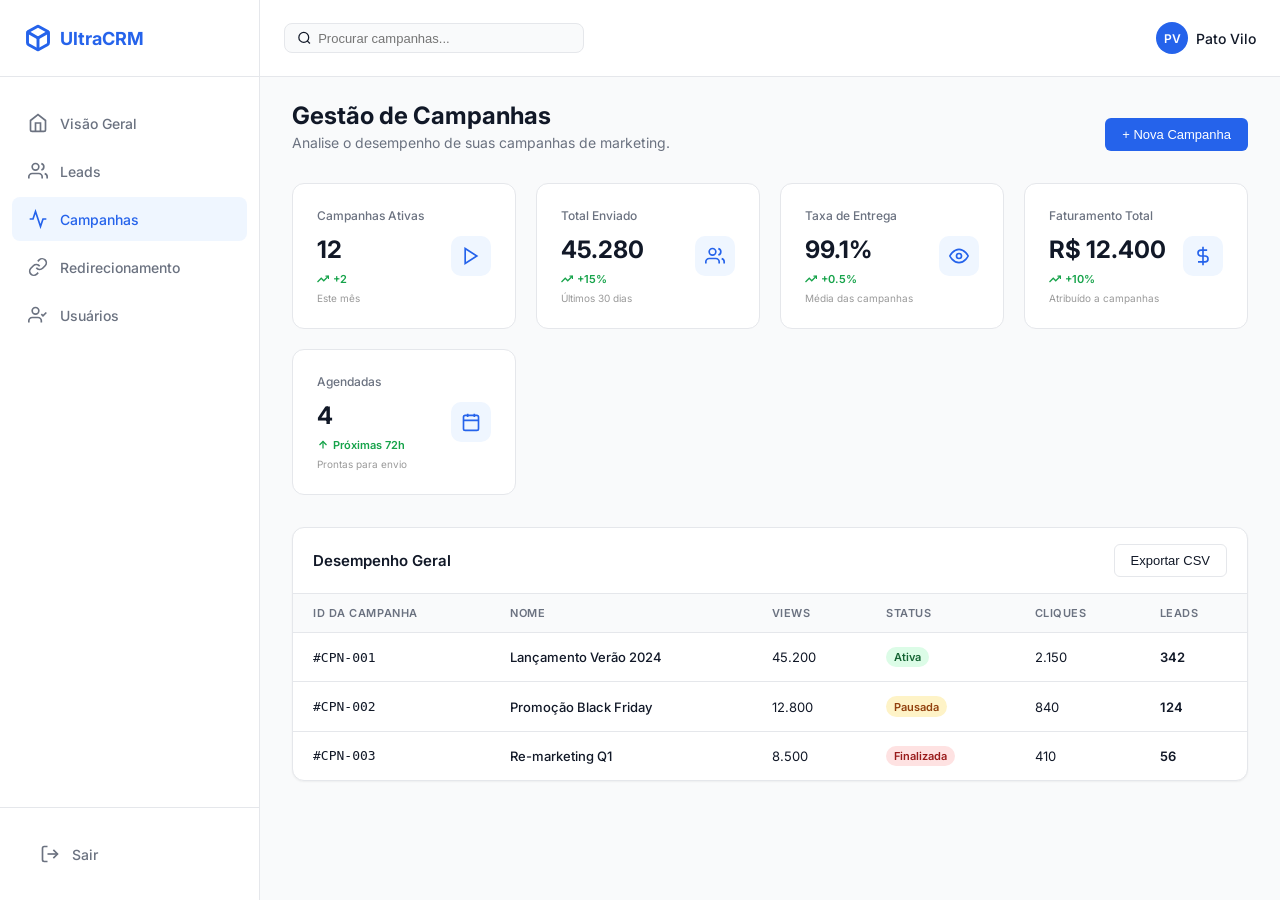
==== campanhas.html @ 6443c1b9 "UltraCRM Premium UI: Responsive Dashboard, Modals, and Stats Cards" ====
<!DOCTYPE html>
<html lang="pt-BR">
<head>
    <meta charset="UTF-8">
    <meta name="viewport" content="width=device-width, initial-scale=1.0">
    <title>Campanhas - UltraCRM</title>
    <link rel="preconnect" href="https://fonts.googleapis.com">
    <link rel="preconnect" href="https://fonts.gstatic.com" crossorigin>
    <link href="https://fonts.googleapis.com/css2?family=Inter:wght@400;500;600;700&display=swap" rel="stylesheet">
    <link rel="stylesheet" href="styles.css">
    <script src="scripts.js" defer></script>
</head>
<body>
    <div class="layout-wrapper">
        <!-- Sidebar -->
        <aside class="sidebar" id="sidebar">
            <div class="sidebar-header">
                <a href="index.html" class="logo">
                    <svg viewBox="0 0 24 24" fill="none" stroke="currentColor" stroke-width="2.5" stroke-linecap="round" stroke-linejoin="round"><path d="M21 16V8a2 2 0 0 0-1-1.73l-7-4a2 2 0 0 0-2 0l-7 4A2 2 0 0 0 3 8v8a2 2 0 0 0 1 1.73l7 4a2 2 0 0 0 2 0l7-4A2 2 0 0 0 21 16z"></path><polyline points="3.27 6.96 12 12.01 20.73 6.96"></polyline><line x1="12" y1="22.08" x2="12" y2="12"></line></svg>
                    <h2>UltraCRM</h2>
                </a>
                <div class="close-sidebar" id="closeSidebar">
                    <svg viewBox="0 0 24 24" fill="none" stroke="currentColor" stroke-width="2" width="24" height="24"><line x1="18" y1="6" x2="6" y2="18"></line><line x1="6" y1="6" x2="18" y2="18"></line></svg>
                </div>
            </div>
            <nav class="nav-links">
                <li class="nav-item"><a href="index.html" class="nav-link"><svg viewBox="0 0 24 24" fill="none" stroke="currentColor" stroke-width="2"><path d="M3 9l9-7 9 7v11a2 2 0 0 1-2 2H5a2 2 0 0 1-2-2z"></path><polyline points="9 22 9 12 15 12 15 22"></polyline></svg> Visão Geral</a></li>
                <li class="nav-item"><a href="leads.html" class="nav-link"><svg viewBox="0 0 24 24" fill="none" stroke="currentColor" stroke-width="2"><path d="M17 21v-2a4 4 0 0 0-4-4H5a4 4 0 0 0-4 4v2"></path><circle cx="9" cy="7" r="4"></circle><path d="M23 21v-2a4 4 0 0 0-3-3.87"></path><path d="M16 3.13a4 4 0 0 1 0 7.75"></path></svg> Leads</a></li>
                <li class="nav-item"><a href="campanhas.html" class="nav-link active"><svg viewBox="0 0 24 24" fill="none" stroke="currentColor" stroke-width="2"><polyline points="22 12 18 12 15 21 9 3 6 12 2 12"></polyline></svg> Campanhas</a></li>
                <li class="nav-item"><a href="redirecionamento.html" class="nav-link"><svg viewBox="0 0 24 24" fill="none" stroke="currentColor" stroke-width="2"><path d="M10 13a5 5 0 0 0 7.54.54l3-3a5 5 0 0 0-7.07-7.07l-1.72 1.71"></path><path d="M14 11a5 5 0 0 0-7.54-.54l-3 3a5 5 0 0 0 7.07 7.07l1.71-1.71"></path></svg> Redirecionamento</a></li>
                <li class="nav-item"><a href="usuarios.html" class="nav-link"><svg viewBox="0 0 24 24" fill="none" stroke="currentColor" stroke-width="2"><path d="M16 21v-2a4 4 0 0 0-4-4H5a4 4 0 0 0-4 4v2"></path><circle cx="9" cy="7" r="4"></circle><polyline points="16 11 18 13 22 9"></polyline></svg> Usuários</a></li>
            </nav>
            <div class="sidebar-footer">
                <a href="auth/login.html" class="nav-link"><svg viewBox="0 0 24 24" fill="none" stroke="currentColor" stroke-width="2"><path d="M9 21H5a2 2 0 0 1-2-2V5a2 2 0 0 1 2-2h4"></path><polyline points="16 17 21 12 16 7"></polyline><line x1="21" y1="12" x2="9" y2="12"></line></svg> Sair</a>
            </div>
        </aside>

        <!-- Main Content -->
        <main class="main-content">
            <header class="top-nav">
                <div style="display: flex; align-items: center;">
                    <div class="mobile-toggle" id="mobileToggle">
                        <svg viewBox="0 0 24 24" fill="none" stroke="currentColor" stroke-width="2" width="24" height="24"><line x1="3" y1="12" x2="21" y2="12"></line><line x1="3" y1="6" x2="21" y2="6"></line><line x1="3" y1="18" x2="21" y2="18"></line></svg>
                    </div>
                    <div class="search-bar">
                        <svg viewBox="0 0 24 24" fill="none" stroke="currentColor" stroke-width="2" width="16" height="16"><circle cx="11" cy="11" r="8"></circle><line x1="21" y1="21" x2="16.65" y2="16.65"></line></svg>
                        <input type="text" placeholder="Procurar campanhas...">
                    </div>
                </div>
                <div class="top-nav-right">
                    <div class="user-profile">
                        <div class="user-avatar">PV</div>
                        <div class="user-info">
                            <span>Pato Vilo</span>
                        </div>
                    </div>
                </div>
            </header>

            <div class="container">
                <div class="page-header">
                    <div>
                        <h1>Gestão de Campanhas</h1>
                        <p>Analise o desempenho de suas campanhas de marketing.</p>
                    </div>
                    <button class="btn btn-primary" onclick="openModal('newCampaignModal')">+ Nova Campanha</button>
                </div>

                <div class="p-stats-grid">
                    <div class="p-stat-card p-card-white">
                        <div class="p-stat-info">
                            <span class="p-stat-title">Campanhas Ativas</span>
                            <span class="p-stat-value">12</span>
                            <span class="p-stat-trend">
                                <svg viewBox="0 0 24 24" fill="none" stroke="currentColor" stroke-width="2.5" width="12" height="12"><polyline points="23 6 13.5 15.5 8.5 10.5 1 18"></polyline><polyline points="17 6 23 6 23 12"></polyline></svg>
                                +2
                            </span>
                            <span class="p-stat-subtext">Este mês</span>
                        </div>
                        <div class="p-stat-icon-box">
                            <svg viewBox="0 0 24 24" fill="none" stroke="currentColor" stroke-width="2"><polygon points="5 3 19 12 5 21 5 3"></polygon></svg>
                        </div>
                    </div>
                    <div class="p-stat-card p-card-white">
                        <div class="p-stat-info">
                            <span class="p-stat-title">Total Enviado</span>
                            <span class="p-stat-value">45.280</span>
                            <span class="p-stat-trend">
                                <svg viewBox="0 0 24 24" fill="none" stroke="currentColor" stroke-width="2.5" width="12" height="12"><polyline points="23 6 13.5 15.5 8.5 10.5 1 18"></polyline><polyline points="17 6 23 6 23 12"></polyline></svg>
                                +15%
                            </span>
                            <span class="p-stat-subtext">Últimos 30 dias</span>
                        </div>
                        <div class="p-stat-icon-box">
                            <svg viewBox="0 0 24 24" fill="none" stroke="currentColor" stroke-width="2"><path d="M17 21v-2a4 4 0 0 0-4-4H5a4 4 0 0 0-4 4v2"></path><circle cx="9" cy="7" r="4"></circle><path d="M23 21v-2a4 4 0 0 0-3-3.87"></path><path d="M16 3.13a4 4 0 0 1 0 7.75"></path></svg>
                        </div>
                    </div>
                    <div class="p-stat-card p-card-white">
                        <div class="p-stat-info">
                            <span class="p-stat-title">Taxa de Entrega</span>
                            <span class="p-stat-value">99.1%</span>
                            <span class="p-stat-trend">
                                <svg viewBox="0 0 24 24" fill="none" stroke="currentColor" stroke-width="2.5" width="12" height="12"><polyline points="23 6 13.5 15.5 8.5 10.5 1 18"></polyline><polyline points="17 6 23 6 23 12"></polyline></svg>
                                +0.5%
                            </span>
                            <span class="p-stat-subtext">Média das campanhas</span>
                        </div>
                        <div class="p-stat-icon-box">
                            <svg viewBox="0 0 24 24" fill="none" stroke="currentColor" stroke-width="2"><path d="M1 12s4-8 11-8 11 8 11 8-4 8-11 8-11-8-11-8z"></path><circle cx="12" cy="12" r="3"></circle></svg>
                        </div>
                    </div>
                    <div class="p-stat-card p-card-white">
                        <div class="p-stat-info">
                            <span class="p-stat-title">Faturamento Total</span>
                            <span class="p-stat-value">R$ 12.400</span>
                            <span class="p-stat-trend">
                                <svg viewBox="0 0 24 24" fill="none" stroke="currentColor" stroke-width="2.5" width="12" height="12"><polyline points="23 6 13.5 15.5 8.5 10.5 1 18"></polyline><polyline points="17 6 23 6 23 12"></polyline></svg>
                                +10%
                            </span>
                            <span class="p-stat-subtext">Atribuído a campanhas</span>
                        </div>
                        <div class="p-stat-icon-box">
                            <svg viewBox="0 0 24 24" fill="none" stroke="currentColor" stroke-width="2"><line x1="12" y1="1" x2="12" y2="23"></line><path d="M17 5H9.5a3.5 3.5 0 0 0 0 7h5a3.5 3.5 0 0 1 0 7H6"></path></svg>
                        </div>
                    </div>
                    <div class="p-stat-card p-card-white">
                        <div class="p-stat-info">
                            <span class="p-stat-title">Agendadas</span>
                            <span class="p-stat-value">4</span>
                            <span class="p-stat-trend">
                                <svg viewBox="0 0 24 24" fill="none" stroke="currentColor" stroke-width="2.5" width="12" height="12"><polyline points="12 19 12 5"></polyline><polyline points="5 12 12 5 19 12"></polyline></svg>
                                Próximas 72h
                            </span>
                            <span class="p-stat-subtext">Prontas para envio</span>
                        </div>
                        <div class="p-stat-icon-box">
                            <svg viewBox="0 0 24 24" fill="none" stroke="currentColor" stroke-width="2"><rect x="3" y="4" width="18" height="18" rx="2" ry="2"></rect><line x1="16" y1="2" x2="16" y2="6"></line><line x1="8" y1="2" x2="8" y2="6"></line><line x1="3" y1="10" x2="21" y2="10"></line></svg>
                        </div>
                    </div>
                </div>

                <div class="card-table">
                    <div class="card-header">
                        <h3>Desempenho Geral</h3>
                        <button class="btn btn-outline" onclick="exportTableToCSV('campaignsTable', 'campanhas.csv')">Exportar CSV</button>
                    </div>
                    <div class="table-responsive">
                        <table class="table" id="campaignsTable">
                            <thead>
                                <tr>
                                    <th>ID da Campanha</th>
                                    <th>Nome</th>
                                    <th>Views</th>
                                    <th>Status</th>
                                    <th>Cliques</th>
                                    <th>Leads</th>
                                </tr>
                            </thead>
                            <tbody>
                                <tr>
                                    <td style="font-family: monospace;">#CPN-001</td>
                                    <td style="font-weight: 500;">Lançamento Verão 2024</td>
                                    <td>45.200</td>
                                    <td><span class="badge badge-green">Ativa</span></td>
                                    <td>2.150</td>
                                    <td style="font-weight: 600;">342</td>
                                </tr>
                                <tr>
                                    <td style="font-family: monospace;">#CPN-002</td>
                                    <td style="font-weight: 500;">Promoção Black Friday</td>
                                    <td>12.800</td>
                                    <td><span class="badge badge-yellow">Pausada</span></td>
                                    <td>840</td>
                                    <td style="font-weight: 600;">124</td>
                                </tr>
                                <tr>
                                    <td style="font-family: monospace;">#CPN-003</td>
                                    <td style="font-weight: 500;">Re-marketing Q1</td>
                                    <td>8.500</td>
                                    <td><span class="badge badge-red">Finalizada</span></td>
                                    <td>410</td>
                                    <td style="font-weight: 600;">56</td>
                                </tr>
                            </tbody>
                        </table>
                    </div>
                </div>
            </div>
        </main>
    </div>

    <!-- Modal Nova Campanha -->
    <div id="newCampaignModal" class="modal-overlay">
        <div class="modal-container">
            <div class="modal-header">
                <h3>+ Nova Campanha</h3>
                <div class="close-modal" onclick="closeModal('newCampaignModal')">
                    <svg viewBox="0 0 24 24" fill="none" stroke="currentColor" stroke-width="2" width="20" height="20"><line x1="18" y1="6" x2="6" y2="18"></line><line x1="6" y1="6" x2="18" y2="18"></line></svg>
                </div>
            </div>
            <div class="modal-body">
                <form id="campaignForm">
                    <div class="form-group">
                        <label for="campNome">Nome da Campanha</label>
                        <input type="text" id="campNome" class="form-control" placeholder="Ex: Lançamento Inverno 2024">
                    </div>
                    <div class="form-group">
                        <label for="campStatus">Status</label>
                        <select id="campStatus" class="form-control">
                            <option value="Ativa">Ativa</option>
                            <option value="Pausada">Pausada</option>
                            <option value="Finalizada">Finalizada</option>
                        </select>
                    </div>
                </form>
            </div>
            <div class="modal-footer">
                <button class="btn btn-outline" onclick="closeModal('newCampaignModal')">Cancelar</button>
                <button class="btn btn-primary" onclick="closeModal('newCampaignModal')">Criar Campanha</button>
            </div>
        </div>
    </div>

    <!-- Sidebar Logic handled by scripts.js -->
</body>
</html>
---- styles.css ----
:root {
    --sidebar-width: 260px;
    --bg-body: #F9FAFB;
    --bg-sidebar: #FFFFFF;
    --bg-card: #FFFFFF;
    --text-main: #111827;
    --text-muted: #6B7280;
    --border-color: #E5E7EB;
    --primary: #2563EB;
    --primary-light: #EFF6FF;
    --success: #10B981;
    --warning: #F59E0B;
    --danger: #EF4444;
    --modal-bg: rgba(0, 0, 0, 0.5);
}

* { box-sizing: border-box; margin: 0; padding: 0; }
body { font-family: 'Inter', sans-serif; background-color: var(--bg-body); color: var(--text-main); min-height: 100vh; overflow-x: hidden; }

/* Layout Wrapper */
.layout-wrapper { display: flex; min-height: 100vh; }

/* Sidebar Styles */
.sidebar { 
    width: var(--sidebar-width); 
    background: var(--bg-sidebar); 
    border-right: 1px solid var(--border-color); 
    display: flex; 
    flex-direction: column; 
    position: fixed; 
    height: 100vh; 
    transition: transform 0.3s ease;
    z-index: 1000;
}
.sidebar-header { padding: 1.5rem; border-bottom: 1px solid var(--border-color); display: flex; align-items: center; justify-content: space-between; gap: 0.75rem; }
.sidebar-header .logo { color: var(--primary); display: flex; align-items: center; gap: 0.5rem; text-decoration: none; }
.sidebar-header .logo svg { width: 28px; height: 28px; }
.sidebar-header h2 { font-size: 1.125rem; font-weight: 700; color: var(--primary); }
.close-sidebar { display: none; cursor: pointer; color: var(--text-muted); }

.nav-links { flex: 1; padding: 1.5rem 0.75rem; list-style: none; }
.nav-item { margin-bottom: 0.25rem; }
.nav-link { display: flex; align-items: center; gap: 0.75rem; padding: 0.75rem 1rem; color: var(--text-muted); text-decoration: none; border-radius: 8px; font-size: 0.875rem; font-weight: 500; transition: all 0.2s; }
.nav-link:hover { background: var(--bg-body); color: var(--text-main); }
.nav-link.active { background: var(--primary-light); color: var(--primary); }
.nav-link svg { width: 20px; height: 20px; flex-shrink: 0; }
.sidebar-footer { padding: 1.5rem; border-top: 1px solid var(--border-color); }

/* Main Content Layout */
.main-content { margin-left: var(--sidebar-width); flex: 1; display: flex; flex-direction: column; min-width: 0; }

/* Top Navbar */
.top-nav { 
    height: 77px; 
    background: var(--bg-sidebar); 
    border-bottom: 1px solid var(--border-color); 
    display: flex; 
    align-items: center; 
    justify-content: space-between; 
    padding: 0 1.5rem; 
    position: sticky; 
    top: 0;
    z-index: 900;
}
.mobile-toggle { display: none; cursor: pointer; color: var(--text-muted); }
.search-bar { display: flex; align-items: center; background: var(--bg-body); border-radius: 8px; padding: 0.4rem 0.75rem; width: 300px; border: 1px solid var(--border-color); }
.search-bar input { border: none; background: transparent; outline: none; margin-left: 0.4rem; width: 100%; font-size: 0.8125rem; }
.top-nav-right { display: flex; align-items: center; gap: 1rem; }
.user-profile { display: flex; align-items: center; gap: 0.5rem; cursor: pointer; }
.user-avatar { width: 32px; height: 32px; border-radius: 50%; background: var(--primary); color: white; display: flex; align-items: center; justify-content: center; font-size: 0.75rem; font-weight: 600; }
.user-info span { font-size: 0.875rem; font-weight: 500; display: block; }

/* Dashboard Body */
.container { padding: 1.5rem 2rem; width: 100%; margin: 0; }
.page-header { margin-bottom: 2rem; display: flex; justify-content: space-between; align-items: flex-end; }
.page-header h1 { font-size: 1.5rem; font-weight: 700; margin-bottom: 0.25rem; }
.page-header p { color: var(--text-muted); font-size: 0.875rem; }

/* Components: Cards */
.stats-grid { display: grid; grid-template-columns: repeat(auto-fit, minmax(280px, 1fr)); gap: 1.25rem; margin-bottom: 2rem; }
.stat-card { background: var(--bg-card); padding: 1.25rem; border-radius: 12px; border: 1px solid var(--border-color); box-shadow: 0 1px 2px rgba(0,0,0,0.05); }
.stat-card-header { display: flex; justify-content: space-between; align-items: flex-start; margin-bottom: 0.75rem; }
.stat-icon { padding: 0.5rem; border-radius: 8px; background: var(--primary-light); color: var(--primary); }
.stat-trend { font-size: 0.75rem; font-weight: 600; display: flex; align-items: center; gap: 0.25rem; }
.trend-up { color: var(--success); }
.stat-card-body h3 { font-size: 1.5rem; font-weight: 700; margin-bottom: 0.25rem; }
.stat-card-body p { font-size: 0.8125rem; color: var(--text-muted); }

/* Premium Stat Cards */
.p-stats-grid { 
    display: grid; 
    grid-template-columns: repeat(auto-fit, minmax(220px, 1fr)); 
    gap: 1.25rem; 
    margin-bottom: 2rem; 
}
.p-stat-card {
    padding: 1.5rem;
    border-radius: 12px;
    border: 1px solid rgba(0,0,0,0.05);
    display: flex;
    justify-content: space-between;
    align-items: center;
    position: relative;
    overflow: hidden;
    transition: transform 0.2s, box-shadow 0.2s;
}
.p-stat-card:hover { transform: translateY(-2px); box-shadow: 0 10px 15px -3px rgba(0, 0, 0, 0.1); }

.p-stat-info { display: flex; flex-direction: column; gap: 0.25rem; }
.p-stat-title { font-size: 0.75rem; font-weight: 500; color: rgba(0,0,0,0.5); margin-bottom: 0.5rem; }
.p-stat-value { font-size: 1.5rem; font-weight: 700; margin-bottom: 0.25rem; }
.p-stat-trend { font-size: 0.6875rem; font-weight: 600; display: flex; align-items: center; gap: 0.25rem; }
.p-stat-subtext { font-size: 0.625rem; color: rgba(0,0,0,0.4); margin-top: 0.125rem; }

.p-stat-icon-box {
    width: 40px;
    height: 40px;
    border-radius: 10px;
    display: flex;
    align-items: center;
    justify-content: center;
    flex-shrink: 0;
}
.p-stat-icon-box svg { width: 20px; height: 20px; }

/* Color Variants */
.p-card-blue { background-color: #EFF6FF; color: #1E40AF; border-color: rgba(30, 64, 175, 0.1); }
.p-card-blue .p-stat-icon-box { background-color: rgba(30, 64, 175, 0.1); }
.p-card-blue .p-stat-trend { color: #2563EB; }

.p-card-purple { background-color: #F5F3FF; color: #5B21B6; border-color: rgba(91, 33, 182, 0.1); }
.p-card-purple .p-stat-icon-box { background-color: rgba(91, 33, 182, 0.1); }
.p-card-purple .p-stat-trend { color: #7C3AED; }

.p-card-orange { background-color: #FFF7ED; color: #9A3412; border-color: rgba(154, 52, 18, 0.1); }
.p-card-orange .p-stat-icon-box { background-color: rgba(154, 52, 18, 0.1); }
.p-card-orange .p-stat-trend { color: #EA580C; }

.p-card-green { background-color: #F0FDF4; color: #166534; border-color: rgba(22, 101, 52, 0.1); }
.p-card-green .p-stat-icon-box { background-color: rgba(22, 101, 52, 0.1); }
.p-card-green .p-stat-trend { color: #16A34A; }

.p-card-cyan { background-color: #F0FDFA; color: #0F766E; border-color: rgba(15, 118, 110, 0.1); }
.p-card-cyan .p-stat-icon-box { background-color: rgba(15, 118, 110, 0.1); }
.p-card-cyan .p-stat-trend { color: #0D9488; }

/* White Background / Bordered Variant (for other pages) */
.p-card-white { background-color: #FFFFFF; color: var(--text-main); border: 1px solid var(--border-color); }
.p-card-white .p-stat-title { color: var(--text-muted); }
.p-card-white .p-stat-icon-box { background-color: #EFF6FF; color: #2563EB; }
.p-card-white .p-stat-trend { color: #16A34A; } /* Green for positive trends */
.p-card-white .p-stat-value { color: var(--text-main); }

/* Components: Table View */
.card-table { background: var(--bg-card); border-radius: 12px; border: 1px solid var(--border-color); overflow: hidden; box-shadow: 0 1px 2px rgba(0,0,0,0.05); }
.card-header { padding: 1rem 1.25rem; border-bottom: 1px solid var(--border-color); display: flex; justify-content: space-between; align-items: center; }
.card-header h3 { font-size: 0.9375rem; font-weight: 600; }
.table-responsive { width: 100%; overflow: auto; max-height: 520px; }
.table { width: 100%; border-collapse: separate; border-spacing: 0; margin: 0; }
.table th { 
    text-align: left; font-size: 0.6875rem; text-transform: uppercase; letter-spacing: 0.05em; 
    color: var(--text-muted); font-weight: 600; padding: 0.75rem 1.25rem; 
    background: #F9FAFB; border-bottom: 1px solid var(--border-color); 
    white-space: nowrap;
    position: sticky;
    top: 0;
    z-index: 10;
}
.table td { padding: 0.875rem 1.25rem; border-bottom: 1px solid var(--border-color); font-size: 0.8125rem; vertical-align: middle; white-space: nowrap; }
.table tr:last-child td { border-bottom: none; }
.table tr:hover { background: #FBFBFC; }

/* Custom Scrollbar for Responsive Tables */
.table-responsive::-webkit-scrollbar {
    width: 6px;
    height: 6px;
}
.table-responsive::-webkit-scrollbar-track {
    background: #f1f1f1;
    border-radius: 10px;
}
.table-responsive::-webkit-scrollbar-thumb {
    background: #D1D5DB;
    border-radius: 10px;
}
.table-responsive::-webkit-scrollbar-thumb:hover {
    background: #9CA3AF;
}

/* Badges */
.badge { display: inline-flex; align-items: center; padding: 0.2rem 0.5rem; border-radius: 9999px; font-size: 0.6875rem; font-weight: 600; }
.badge-blue { background: #E0E7FF; color: #3730A3; }
.badge-green { background: #DCFCE7; color: #166534; }
.badge-yellow { background: #FEF3C7; color: #92400E; }
.badge-red { background: #FEE2E2; color: #991B1B; }

/* Buttons */
.btn { padding: 0.5rem 1rem; border-radius: 6px; font-size: 0.8125rem; font-weight: 500; cursor: pointer; transition: all 0.2s; border: 1px solid transparent; }
.btn-primary { background: var(--primary); color: white; }
.btn-primary:hover { background: #1D4ED8; }
.btn-outline { background: transparent; border: 1px solid var(--border-color); color: var(--text-main); }
.btn-outline:hover { background: var(--bg-body); border-color: var(--text-muted); }

/* Chart Styles */
.chart-container { width: 100%; height: 280px; padding: 1rem; position: relative; overflow: hidden; }
.chart-svg { width: 100%; height: 100%; display: block; overflow: visible; }
.chart-line { fill: none; stroke: var(--primary); stroke-width: 3; stroke-linecap: round; stroke-linejoin: round; filter: drop-shadow(0 4px 6px rgba(37, 99, 235, 0.2)); stroke-dasharray: 1000; stroke-dashoffset: 1000; animation: draw 2s ease forwards; }
.chart-area { fill: linear-gradient(180deg, rgba(37, 99, 235, 0.1) 0%, rgba(37, 99, 235, 0) 100%); opacity: 0.3; }
.chart-bar { fill: var(--primary); opacity: 0.8; transition: opacity 0.2s; }
.chart-bar:hover { opacity: 1; }

@keyframes draw {
    to { stroke-dashoffset: 0; }
}

/* Tooltip Styles */
.chart-tooltip {
    position: absolute;
    background: white;
    padding: 8px 12px;
    border-radius: 6px;
    box-shadow: 0 4px 12px rgba(0,0,0,0.1);
    border: 1px solid var(--border-color);
    font-size: 0.75rem;
    pointer-events: none;
    opacity: 0;
    transition: opacity 0.2s;
    z-index: 100;
    white-space: nowrap;
}
.tooltip-title { font-weight: 600; color: var(--text-main); margin-bottom: 2px; }
.tooltip-value { color: var(--primary); font-weight: 700; }

/* Modals */
.modal-overlay {
    position: fixed;
    top: 0;
    left: 0;
    width: 100%;
    height: 100%;
    background: var(--modal-bg);
    display: flex;
    align-items: center;
    justify-content: center;
    z-index: 2000;
    opacity: 0;
    visibility: hidden;
    transition: all 0.3s ease;
    backdrop-filter: blur(4px);
}
.modal-overlay.active {
    opacity: 1;
    visibility: visible;
}
.modal-container {
    background: var(--bg-card);
    width: 100%;
    max-width: 500px;
    border-radius: 12px;
    box-shadow: 0 20px 25px -5px rgba(0, 0, 0, 0.1), 0 10px 10px -5px rgba(0, 0, 0, 0.04);
    transform: translateY(20px);
    transition: all 0.3s ease;
    overflow: hidden;
}
.modal-overlay.active .modal-container {
    transform: translateY(0);
}
.modal-header {
    padding: 1.25rem 1.5rem;
    border-bottom: 1px solid var(--border-color);
    display: flex;
    align-items: center;
    justify-content: space-between;
}
.modal-header h3 { font-size: 1.125rem; font-weight: 600; }
.close-modal { cursor: pointer; color: var(--text-muted); transition: color 0.2s; }
.close-modal:hover { color: var(--text-main); }

.modal-body { padding: 1.5rem; }
.modal-footer {
    padding: 1rem 1.5rem;
    border-top: 1px solid var(--border-color);
    display: flex;
    justify-content: flex-end;
    gap: 0.75rem;
    background: #F9FAFB;
}

/* Forms in Modals */
.form-group { margin-bottom: 1.25rem; }
.form-group:last-child { margin-bottom: 0; }
.form-group label { display: block; font-size: 0.8125rem; font-weight: 500; margin-bottom: 0.5rem; color: var(--text-main); }
.form-control {
    width: 100%;
    padding: 0.625rem 0.875rem;
    border: 1px solid var(--border-color);
    border-radius: 8px;
    font-size: 0.875rem;
    font-family: inherit;
    transition: all 0.2s;
    outline: none;
    background: white;
}
.form-control:focus {
    border-color: var(--primary);
    box-shadow: 0 0 0 3px rgba(37, 99, 235, 0.1);
}
select.form-control { cursor: pointer; appearance: none; background-image: url("data:image/svg+xml,%3Csvg xmlns='http://www.w3.org/2000/svg' fill='none' viewBox='0 0 24 24' stroke='%236B7280'%3E%3Cpath stroke-linecap='round' stroke-linejoin='round' stroke-width='2' d='M19 9l-7 7-7-7'%3E%3C/path%3E%3C/svg%3E"); background-repeat: no-repeat; background-position: right 0.75rem center; background-size: 1rem; padding-right: 2.5rem; }

/* Responsive Rules */
@media (max-width: 992px) {
    .sidebar { transform: translateX(-100%); }
    .sidebar.open { transform: translateX(0); box-shadow: 20px 0 50px rgba(0,0,0,0.1); }
    .main-content { margin-left: 0; width: 100%; }
    .mobile-toggle { display: block; margin-right: 1rem; }
    .close-sidebar { display: block; }
    .search-bar { width: 180px; }
}

@media (max-width: 640px) {
    .top-nav { padding: 0 1rem; }
    .search-bar { display: none; }
    .user-info span { display: none; }
    .stats-grid { grid-template-columns: 1fr; }
    .page-header { flex-direction: column; align-items: flex-start; gap: 1rem; }
    .container { padding: 1rem; }
    .modal-container { max-width: 95%; margin: 10px; }
    .table td, .table th { padding: 0.75rem 1rem; }
    .chart-container { height: 220px; padding: 1rem; }
}

@media (max-width: 480px) {
    .page-header h1 { font-size: 1.25rem; }
    .btn { padding: 0.4rem 0.75rem; font-size: 0.75rem; }
    .card-header { flex-direction: row; align-items: center; justify-content: space-between; gap: 0.5rem; }
    .card-header h3 { font-size: 0.875rem; }
    .header-info p { font-size: 0.75rem; }
    .stats-grid, .p-stats-grid { grid-template-columns: 1fr; gap: 1rem; }
    .stat-card-body h3 { font-size: 1.25rem; }
    .chart-container { height: 240px; padding: 0.5rem; }
    .p-stat-card { padding: 1.25rem; }
}

@media (max-width: 350px) {
    .code-input-container input { width: 35px; height: 40px; font-size: 1rem; }
    .auth-container { padding: 1.5rem; }
}
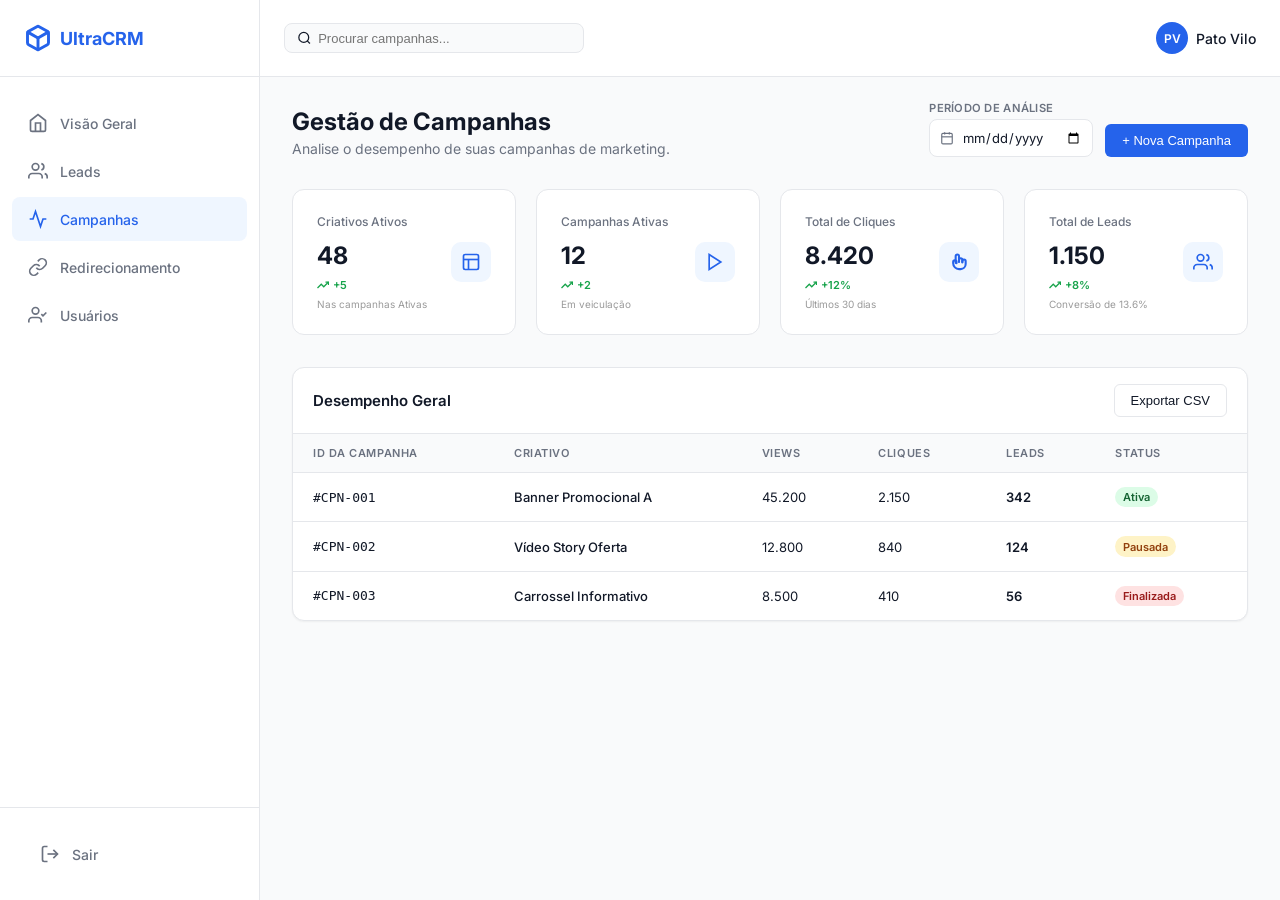
==== commit 473f0825: "feat" ====
--- a/campanhas.html
+++ b/campanhas.html
@@ -8,6 +8,34 @@
     <link rel="preconnect" href="https://fonts.gstatic.com" crossorigin>
     <link href="https://fonts.googleapis.com/css2?family=Inter:wght@400;500;600;700&display=swap" rel="stylesheet">
     <link rel="stylesheet" href="styles.css">
+    <style>
+        .filter-group { display: flex; flex-direction: column; gap: 4px; }
+        .filter-label { font-size: 0.7rem; font-weight: 600; color: var(--text-muted); text-transform: uppercase; letter-spacing: 0.025em; }
+        .custom-date-input {
+            position: relative;
+            display: flex;
+            align-items: center;
+            background: white;
+            border: 1px solid var(--border-color);
+            border-radius: 8px;
+            padding: 0 10px;
+            height: 38px;
+            transition: all 0.2s;
+            cursor: pointer;
+        }
+        .custom-date-input:focus-within { border-color: var(--primary); box-shadow: 0 0 0 3px rgba(37, 99, 235, 0.1); }
+        .custom-date-input svg { color: var(--text-muted); margin-right: 8px; }
+        .custom-date-input input {
+            border: none;
+            outline: none;
+            background: transparent;
+            font-size: 0.8125rem;
+            color: var(--text-main);
+            font-family: inherit;
+            width: 120px;
+            cursor: pointer;
+        }
+    </style>
     <script src="scripts.js" defer></script>
 </head>
 <body>
@@ -24,14 +52,14 @@
                 </div>
             </div>
             <nav class="nav-links">
-                <li class="nav-item"><a href="index.html" class="nav-link"><svg viewBox="0 0 24 24" fill="none" stroke="currentColor" stroke-width="2"><path d="M3 9l9-7 9 7v11a2 2 0 0 1-2 2H5a2 2 0 0 1-2-2z"></path><polyline points="9 22 9 12 15 12 15 22"></polyline></svg> Visão Geral</a></li>
+                <li class="nav-item"><a href="dashboard.html" class="nav-link"><svg viewBox="0 0 24 24" fill="none" stroke="currentColor" stroke-width="2"><path d="M3 9l9-7 9 7v11a2 2 0 0 1-2 2H5a2 2 0 0 1-2-2z"></path><polyline points="9 22 9 12 15 12 15 22"></polyline></svg> Visão Geral</a></li>
                 <li class="nav-item"><a href="leads.html" class="nav-link"><svg viewBox="0 0 24 24" fill="none" stroke="currentColor" stroke-width="2"><path d="M17 21v-2a4 4 0 0 0-4-4H5a4 4 0 0 0-4 4v2"></path><circle cx="9" cy="7" r="4"></circle><path d="M23 21v-2a4 4 0 0 0-3-3.87"></path><path d="M16 3.13a4 4 0 0 1 0 7.75"></path></svg> Leads</a></li>
                 <li class="nav-item"><a href="campanhas.html" class="nav-link active"><svg viewBox="0 0 24 24" fill="none" stroke="currentColor" stroke-width="2"><polyline points="22 12 18 12 15 21 9 3 6 12 2 12"></polyline></svg> Campanhas</a></li>
                 <li class="nav-item"><a href="redirecionamento.html" class="nav-link"><svg viewBox="0 0 24 24" fill="none" stroke="currentColor" stroke-width="2"><path d="M10 13a5 5 0 0 0 7.54.54l3-3a5 5 0 0 0-7.07-7.07l-1.72 1.71"></path><path d="M14 11a5 5 0 0 0-7.54-.54l-3 3a5 5 0 0 0 7.07 7.07l1.71-1.71"></path></svg> Redirecionamento</a></li>
                 <li class="nav-item"><a href="usuarios.html" class="nav-link"><svg viewBox="0 0 24 24" fill="none" stroke="currentColor" stroke-width="2"><path d="M16 21v-2a4 4 0 0 0-4-4H5a4 4 0 0 0-4 4v2"></path><circle cx="9" cy="7" r="4"></circle><polyline points="16 11 18 13 22 9"></polyline></svg> Usuários</a></li>
             </nav>
             <div class="sidebar-footer">
-                <a href="auth/login.html" class="nav-link"><svg viewBox="0 0 24 24" fill="none" stroke="currentColor" stroke-width="2"><path d="M9 21H5a2 2 0 0 1-2-2V5a2 2 0 0 1 2-2h4"></path><polyline points="16 17 21 12 16 7"></polyline><line x1="21" y1="12" x2="9" y2="12"></line></svg> Sair</a>
+                <a href="index.html" class="nav-link"><svg viewBox="0 0 24 24" fill="none" stroke="currentColor" stroke-width="2"><path d="M9 21H5a2 2 0 0 1-2-2V5a2 2 0 0 1 2-2h4"></path><polyline points="16 17 21 12 16 7"></polyline><line x1="21" y1="12" x2="9" y2="12"></line></svg> Sair</a>
             </div>
         </aside>
 
@@ -63,19 +91,42 @@
                         <h1>Gestão de Campanhas</h1>
                         <p>Analise o desempenho de suas campanhas de marketing.</p>
                     </div>
-                    <button class="btn btn-primary" onclick="openModal('newCampaignModal')">+ Nova Campanha</button>
+                    <div style="display: flex; gap: 0.75rem; align-items: flex-end;">
+                        <div class="filter-group">
+                            <label class="filter-label">Período de Análise</label>
+                            <div class="custom-date-input" onclick="this.querySelector('input').showPicker()">
+                                <svg viewBox="0 0 24 24" fill="none" stroke="currentColor" stroke-width="2" width="14" height="14"><rect x="3" y="4" width="18" height="18" rx="2" ry="2"></rect><line x1="16" y1="2" x2="16" y2="6"></line><line x1="8" y1="2" x2="8" y2="6"></line><line x1="3" y1="10" x2="21" y2="10"></line></svg>
+                                <input type="date" id="campaignDateFilter">
+                            </div>
+                        </div>
+                        <button class="btn btn-primary" onclick="openModal('newCampaignModal')">+ Nova Campanha</button>
+                    </div>
                 </div>
 
                 <div class="p-stats-grid">
                     <div class="p-stat-card p-card-white">
                         <div class="p-stat-info">
+                            <span class="p-stat-title">Criativos Ativos</span>
+                            <span class="p-stat-value" id="val-criativos">48</span>
+                            <span class="p-stat-trend">
+                                <svg viewBox="0 0 24 24" fill="none" stroke="currentColor" stroke-width="2.5" width="12" height="12"><polyline points="23 6 13.5 15.5 8.5 10.5 1 18"></polyline><polyline points="17 6 23 6 23 12"></polyline></svg>
+                                +5
+                            </span>
+                            <span class="p-stat-subtext">Nas campanhas Ativas</span>
+                        </div>
+                        <div class="p-stat-icon-box">
+                            <svg viewBox="0 0 24 24" fill="none" stroke="currentColor" stroke-width="2"><rect x="3" y="3" width="18" height="18" rx="2" ry="2"></rect><line x1="3" y1="9" x2="21" y2="9"></line><line x1="9" y1="21" x2="9" y2="9"></line></svg>
+                        </div>
+                    </div>
+                    <div class="p-stat-card p-card-white">
+                        <div class="p-stat-info">
                             <span class="p-stat-title">Campanhas Ativas</span>
-                            <span class="p-stat-value">12</span>
+                            <span class="p-stat-value" id="val-campanhas">12</span>
                             <span class="p-stat-trend">
                                 <svg viewBox="0 0 24 24" fill="none" stroke="currentColor" stroke-width="2.5" width="12" height="12"><polyline points="23 6 13.5 15.5 8.5 10.5 1 18"></polyline><polyline points="17 6 23 6 23 12"></polyline></svg>
                                 +2
                             </span>
-                            <span class="p-stat-subtext">Este mês</span>
+                            <span class="p-stat-subtext">Em veiculação</span>
                         </div>
                         <div class="p-stat-icon-box">
                             <svg viewBox="0 0 24 24" fill="none" stroke="currentColor" stroke-width="2"><polygon points="5 3 19 12 5 21 5 3"></polygon></svg>
@@ -83,58 +134,30 @@
                     </div>
                     <div class="p-stat-card p-card-white">
                         <div class="p-stat-info">
-                            <span class="p-stat-title">Total Enviado</span>
-                            <span class="p-stat-value">45.280</span>
-                            <span class="p-stat-trend">
-                                <svg viewBox="0 0 24 24" fill="none" stroke="currentColor" stroke-width="2.5" width="12" height="12"><polyline points="23 6 13.5 15.5 8.5 10.5 1 18"></polyline><polyline points="17 6 23 6 23 12"></polyline></svg>
-                                +15%
+                            <span class="p-stat-title">Total de Cliques</span>
+                            <span class="p-stat-value" id="val-cliques">8.420</span>
+                            <span class="p-stat-trend">
+                                <svg viewBox="0 0 24 24" fill="none" stroke="currentColor" stroke-width="2.5" width="12" height="12"><polyline points="23 6 13.5 15.5 8.5 10.5 1 18"></polyline><polyline points="17 6 23 6 23 12"></polyline></svg>
+                                +12%
                             </span>
                             <span class="p-stat-subtext">Últimos 30 dias</span>
                         </div>
                         <div class="p-stat-icon-box">
+                            <svg viewBox="0 0 24 24" fill="none" stroke="currentColor" stroke-width="2.5" stroke-linecap="round" stroke-linejoin="round" width="24" height="24"><path d="M8 13V5a2 2 0 0 1 4 0v7"/><path d="M12 11.5v-2a2 2 0 0 1 4 0v2.5"/><path d="M16 12.5v-1.5a2 2 0 0 1 4 0v3.5a6 6 0 0 1-6 6h-2a7 7 0 0 1-7-7v-1.5a2 2 0 0 1 4 0v1.5"/></svg>
+                        </div>
+                    </div>
+                    <div class="p-stat-card p-card-white">
+                        <div class="p-stat-info">
+                            <span class="p-stat-title">Total de Leads</span>
+                            <span class="p-stat-value" id="val-leads">1.150</span>
+                            <span class="p-stat-trend">
+                                <svg viewBox="0 0 24 24" fill="none" stroke="currentColor" stroke-width="2.5" width="12" height="12"><polyline points="23 6 13.5 15.5 8.5 10.5 1 18"></polyline><polyline points="17 6 23 6 23 12"></polyline></svg>
+                                +8%
+                            </span>
+                            <span class="p-stat-subtext">Conversão de 13.6%</span>
+                        </div>
+                        <div class="p-stat-icon-box">
                             <svg viewBox="0 0 24 24" fill="none" stroke="currentColor" stroke-width="2"><path d="M17 21v-2a4 4 0 0 0-4-4H5a4 4 0 0 0-4 4v2"></path><circle cx="9" cy="7" r="4"></circle><path d="M23 21v-2a4 4 0 0 0-3-3.87"></path><path d="M16 3.13a4 4 0 0 1 0 7.75"></path></svg>
-                        </div>
-                    </div>
-                    <div class="p-stat-card p-card-white">
-                        <div class="p-stat-info">
-                            <span class="p-stat-title">Taxa de Entrega</span>
-                            <span class="p-stat-value">99.1%</span>
-                            <span class="p-stat-trend">
-                                <svg viewBox="0 0 24 24" fill="none" stroke="currentColor" stroke-width="2.5" width="12" height="12"><polyline points="23 6 13.5 15.5 8.5 10.5 1 18"></polyline><polyline points="17 6 23 6 23 12"></polyline></svg>
-                                +0.5%
-                            </span>
-                            <span class="p-stat-subtext">Média das campanhas</span>
-                        </div>
-                        <div class="p-stat-icon-box">
-                            <svg viewBox="0 0 24 24" fill="none" stroke="currentColor" stroke-width="2"><path d="M1 12s4-8 11-8 11 8 11 8-4 8-11 8-11-8-11-8z"></path><circle cx="12" cy="12" r="3"></circle></svg>
-                        </div>
-                    </div>
-                    <div class="p-stat-card p-card-white">
-                        <div class="p-stat-info">
-                            <span class="p-stat-title">Faturamento Total</span>
-                            <span class="p-stat-value">R$ 12.400</span>
-                            <span class="p-stat-trend">
-                                <svg viewBox="0 0 24 24" fill="none" stroke="currentColor" stroke-width="2.5" width="12" height="12"><polyline points="23 6 13.5 15.5 8.5 10.5 1 18"></polyline><polyline points="17 6 23 6 23 12"></polyline></svg>
-                                +10%
-                            </span>
-                            <span class="p-stat-subtext">Atribuído a campanhas</span>
-                        </div>
-                        <div class="p-stat-icon-box">
-                            <svg viewBox="0 0 24 24" fill="none" stroke="currentColor" stroke-width="2"><line x1="12" y1="1" x2="12" y2="23"></line><path d="M17 5H9.5a3.5 3.5 0 0 0 0 7h5a3.5 3.5 0 0 1 0 7H6"></path></svg>
-                        </div>
-                    </div>
-                    <div class="p-stat-card p-card-white">
-                        <div class="p-stat-info">
-                            <span class="p-stat-title">Agendadas</span>
-                            <span class="p-stat-value">4</span>
-                            <span class="p-stat-trend">
-                                <svg viewBox="0 0 24 24" fill="none" stroke="currentColor" stroke-width="2.5" width="12" height="12"><polyline points="12 19 12 5"></polyline><polyline points="5 12 12 5 19 12"></polyline></svg>
-                                Próximas 72h
-                            </span>
-                            <span class="p-stat-subtext">Prontas para envio</span>
-                        </div>
-                        <div class="p-stat-icon-box">
-                            <svg viewBox="0 0 24 24" fill="none" stroke="currentColor" stroke-width="2"><rect x="3" y="4" width="18" height="18" rx="2" ry="2"></rect><line x1="16" y1="2" x2="16" y2="6"></line><line x1="8" y1="2" x2="8" y2="6"></line><line x1="3" y1="10" x2="21" y2="10"></line></svg>
                         </div>
                     </div>
                 </div>
@@ -148,38 +171,38 @@
                         <table class="table" id="campaignsTable">
                             <thead>
                                 <tr>
-                                    <th>ID da Campanha</th>
-                                    <th>Nome</th>
-                                    <th>Views</th>
-                                    <th>Status</th>
-                                    <th>Cliques</th>
-                                    <th>Leads</th>
+                                    <th>ID DA CAMPANHA</th>
+                                    <th>CRIATIVO</th>
+                                    <th>VIEWS</th>
+                                    <th>CLIQUES</th>
+                                    <th>LEADS</th>
+                                    <th>STATUS</th>
                                 </tr>
                             </thead>
                             <tbody>
                                 <tr>
                                     <td style="font-family: monospace;">#CPN-001</td>
-                                    <td style="font-weight: 500;">Lançamento Verão 2024</td>
+                                    <td style="font-weight: 500;">Banner Promocional A</td>
                                     <td>45.200</td>
-                                    <td><span class="badge badge-green">Ativa</span></td>
                                     <td>2.150</td>
                                     <td style="font-weight: 600;">342</td>
+                                    <td><span class="badge badge-green">Ativa</span></td>
                                 </tr>
                                 <tr>
                                     <td style="font-family: monospace;">#CPN-002</td>
-                                    <td style="font-weight: 500;">Promoção Black Friday</td>
+                                    <td style="font-weight: 500;">Vídeo Story Oferta</td>
                                     <td>12.800</td>
-                                    <td><span class="badge badge-yellow">Pausada</span></td>
                                     <td>840</td>
                                     <td style="font-weight: 600;">124</td>
+                                    <td><span class="badge badge-yellow">Pausada</span></td>
                                 </tr>
                                 <tr>
                                     <td style="font-family: monospace;">#CPN-003</td>
-                                    <td style="font-weight: 500;">Re-marketing Q1</td>
+                                    <td style="font-weight: 500;">Carrossel Informativo</td>
                                     <td>8.500</td>
-                                    <td><span class="badge badge-red">Finalizada</span></td>
                                     <td>410</td>
                                     <td style="font-weight: 600;">56</td>
+                                    <td><span class="badge badge-red">Finalizada</span></td>
                                 </tr>
                             </tbody>
                         </table>
@@ -222,5 +245,46 @@
     </div>
 
     <!-- Sidebar Logic handled by scripts.js -->
+    <script>
+        // Date Filter Logic for Stats and Table
+        document.getElementById('campaignDateFilter').addEventListener('change', function() {
+            const valCriativos = document.getElementById('val-criativos');
+            const valCampanhas = document.getElementById('val-campanhas');
+            const valCliques = document.getElementById('val-cliques');
+            const valLeads = document.getElementById('val-leads');
+            const tableRows = document.querySelectorAll('#campaignsTable tbody tr');
+
+            // Simulate loading effect
+            const elementsToAnimate = [valCriativos, valCampanhas, valCliques, valLeads];
+            tableRows.forEach(row => elementsToAnimate.push(row));
+            
+            elementsToAnimate.forEach(el => el.style.opacity = '0.5');
+            
+            setTimeout(() => {
+                // Update Stats
+                valCriativos.innerText = Math.floor(Math.random() * 20) + 30;
+                valCampanhas.innerText = Math.floor(Math.random() * 5) + 8;
+                valCliques.innerText = (Math.random() * 5000 + 3000).toLocaleString('pt-BR', { maximumFractionDigits: 0 });
+                valLeads.innerText = (Math.random() * 800 + 400).toLocaleString('pt-BR', { maximumFractionDigits: 0 });
+                
+                // Update Table Values
+                tableRows.forEach(row => {
+                    const views = row.cells[2];
+                    const cliques = row.cells[3];
+                    const leads = row.cells[4];
+                    
+                    const newValViews = Math.floor(Math.random() * 50000) + 5000;
+                    const newValCliques = Math.floor(newValViews * (Math.random() * 0.05 + 0.02));
+                    const newValLeads = Math.floor(newValCliques * (Math.random() * 0.2 + 0.1));
+                    
+                    views.innerText = newValViews.toLocaleString('pt-BR');
+                    cliques.innerText = newValCliques.toLocaleString('pt-BR');
+                    leads.innerText = newValLeads.toLocaleString('pt-BR');
+                });
+
+                elementsToAnimate.forEach(el => el.style.opacity = '1');
+            }, 500);
+        });
+    </script>
 </body>
 </html>
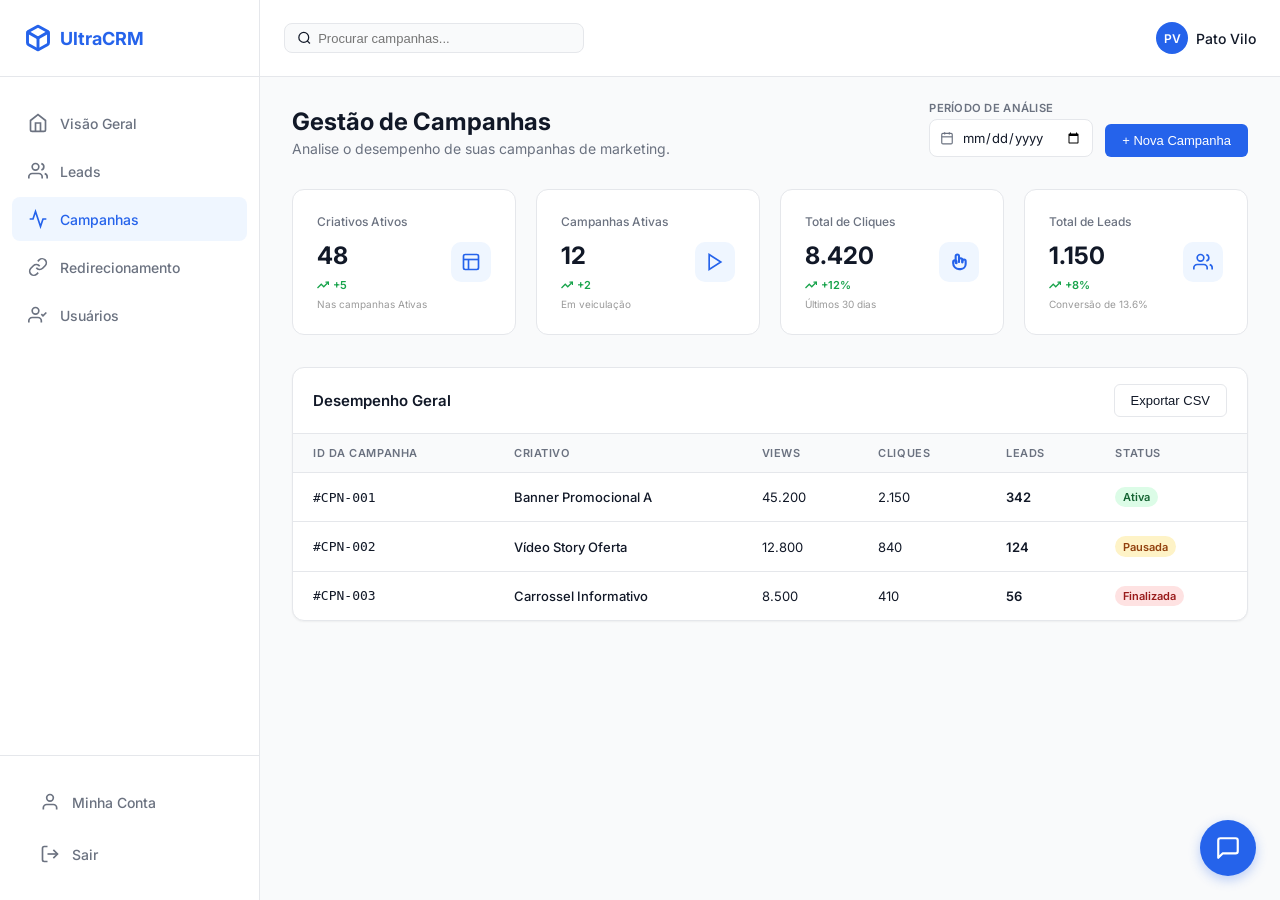
==== commit c0faa456: "feat" ====
--- a/campanhas.html
+++ b/campanhas.html
@@ -59,7 +59,8 @@
                 <li class="nav-item"><a href="usuarios.html" class="nav-link"><svg viewBox="0 0 24 24" fill="none" stroke="currentColor" stroke-width="2"><path d="M16 21v-2a4 4 0 0 0-4-4H5a4 4 0 0 0-4 4v2"></path><circle cx="9" cy="7" r="4"></circle><polyline points="16 11 18 13 22 9"></polyline></svg> Usuários</a></li>
             </nav>
             <div class="sidebar-footer">
-                <a href="index.html" class="nav-link"><svg viewBox="0 0 24 24" fill="none" stroke="currentColor" stroke-width="2"><path d="M9 21H5a2 2 0 0 1-2-2V5a2 2 0 0 1 2-2h4"></path><polyline points="16 17 21 12 16 7"></polyline><line x1="21" y1="12" x2="9" y2="12"></line></svg> Sair</a>
+                <a href="conta.html" class="nav-link"><svg viewBox="0 0 24 24" fill="none" stroke="currentColor" stroke-width="2"><path d="M20 21v-2a4 4 0 0 0-4-4H8a4 4 0 0 0-4 4v2"></path><circle cx="12" cy="7" r="4"></circle></svg> Minha Conta</a>
+                <a href="index.html" class="nav-link" style="margin-top: 0.5rem;"><svg viewBox="0 0 24 24" fill="none" stroke="currentColor" stroke-width="2"><path d="M9 21H5a2 2 0 0 1-2-2V5a2 2 0 0 1 2-2h4"></path><polyline points="16 17 21 12 16 7"></polyline><line x1="21" y1="12" x2="9" y2="12"></line></svg> Sair</a>
             </div>
         </aside>
 
@@ -76,12 +77,14 @@
                     </div>
                 </div>
                 <div class="top-nav-right">
-                    <div class="user-profile">
-                        <div class="user-avatar">PV</div>
-                        <div class="user-info">
-                            <span>Pato Vilo</span>
-                        </div>
-                    </div>
+                    <a href="conta.html" style="text-decoration: none; color: inherit;">
+                        <div class="user-profile">
+                            <div class="user-avatar">PV</div>
+                            <div class="user-info">
+                                <span>Pato Vilo</span>
+                            </div>
+                        </div>
+                    </a>
                 </div>
             </header>
 
@@ -286,5 +289,7 @@
             }, 500);
         });
     </script>
+    <!-- Chat Bubble Widget -->
+    <script src="chat-bubble.js" defer></script>
 </body>
 </html>
--- a/styles.css
+++ b/styles.css
@@ -307,6 +307,9 @@
 }
 select.form-control { cursor: pointer; appearance: none; background-image: url("data:image/svg+xml,%3Csvg xmlns='http://www.w3.org/2000/svg' fill='none' viewBox='0 0 24 24' stroke='%236B7280'%3E%3Cpath stroke-linecap='round' stroke-linejoin='round' stroke-width='2' d='M19 9l-7 7-7-7'%3E%3C/path%3E%3C/svg%3E"); background-repeat: no-repeat; background-position: right 0.75rem center; background-size: 1rem; padding-right: 2.5rem; }
 
+/* Special Grids */
+.account-grid { display: grid; grid-template-columns: 1fr 1fr; gap: 1.5rem; width: 100%; }
+
 /* Responsive Rules */
 @media (max-width: 992px) {
     .sidebar { transform: translateX(-100%); }
@@ -331,11 +334,13 @@
 
 @media (max-width: 480px) {
     .page-header h1 { font-size: 1.25rem; }
-    .btn { padding: 0.4rem 0.75rem; font-size: 0.75rem; }
-    .card-header { flex-direction: row; align-items: center; justify-content: space-between; gap: 0.5rem; }
-    .card-header h3 { font-size: 0.875rem; }
+    .page-header { width: 100%; }
+    .page-header .btn { width: 100%; text-align: center; display: block; }
+    .btn { padding: 0.6rem 0.75rem; font-size: 0.8125rem; }
+    .card-header { flex-direction: column; align-items: flex-start; gap: 0.75rem; width: 100%; }
+    .card-header .btn { width: 100%; text-align: center; }
     .header-info p { font-size: 0.75rem; }
-    .stats-grid, .p-stats-grid { grid-template-columns: 1fr; gap: 1rem; }
+    .stats-grid, .p-stats-grid, .account-grid { grid-template-columns: 1fr; gap: 1rem; }
     .stat-card-body h3 { font-size: 1.25rem; }
     .chart-container { height: 240px; padding: 0.5rem; }
     .p-stat-card { padding: 1.25rem; }
